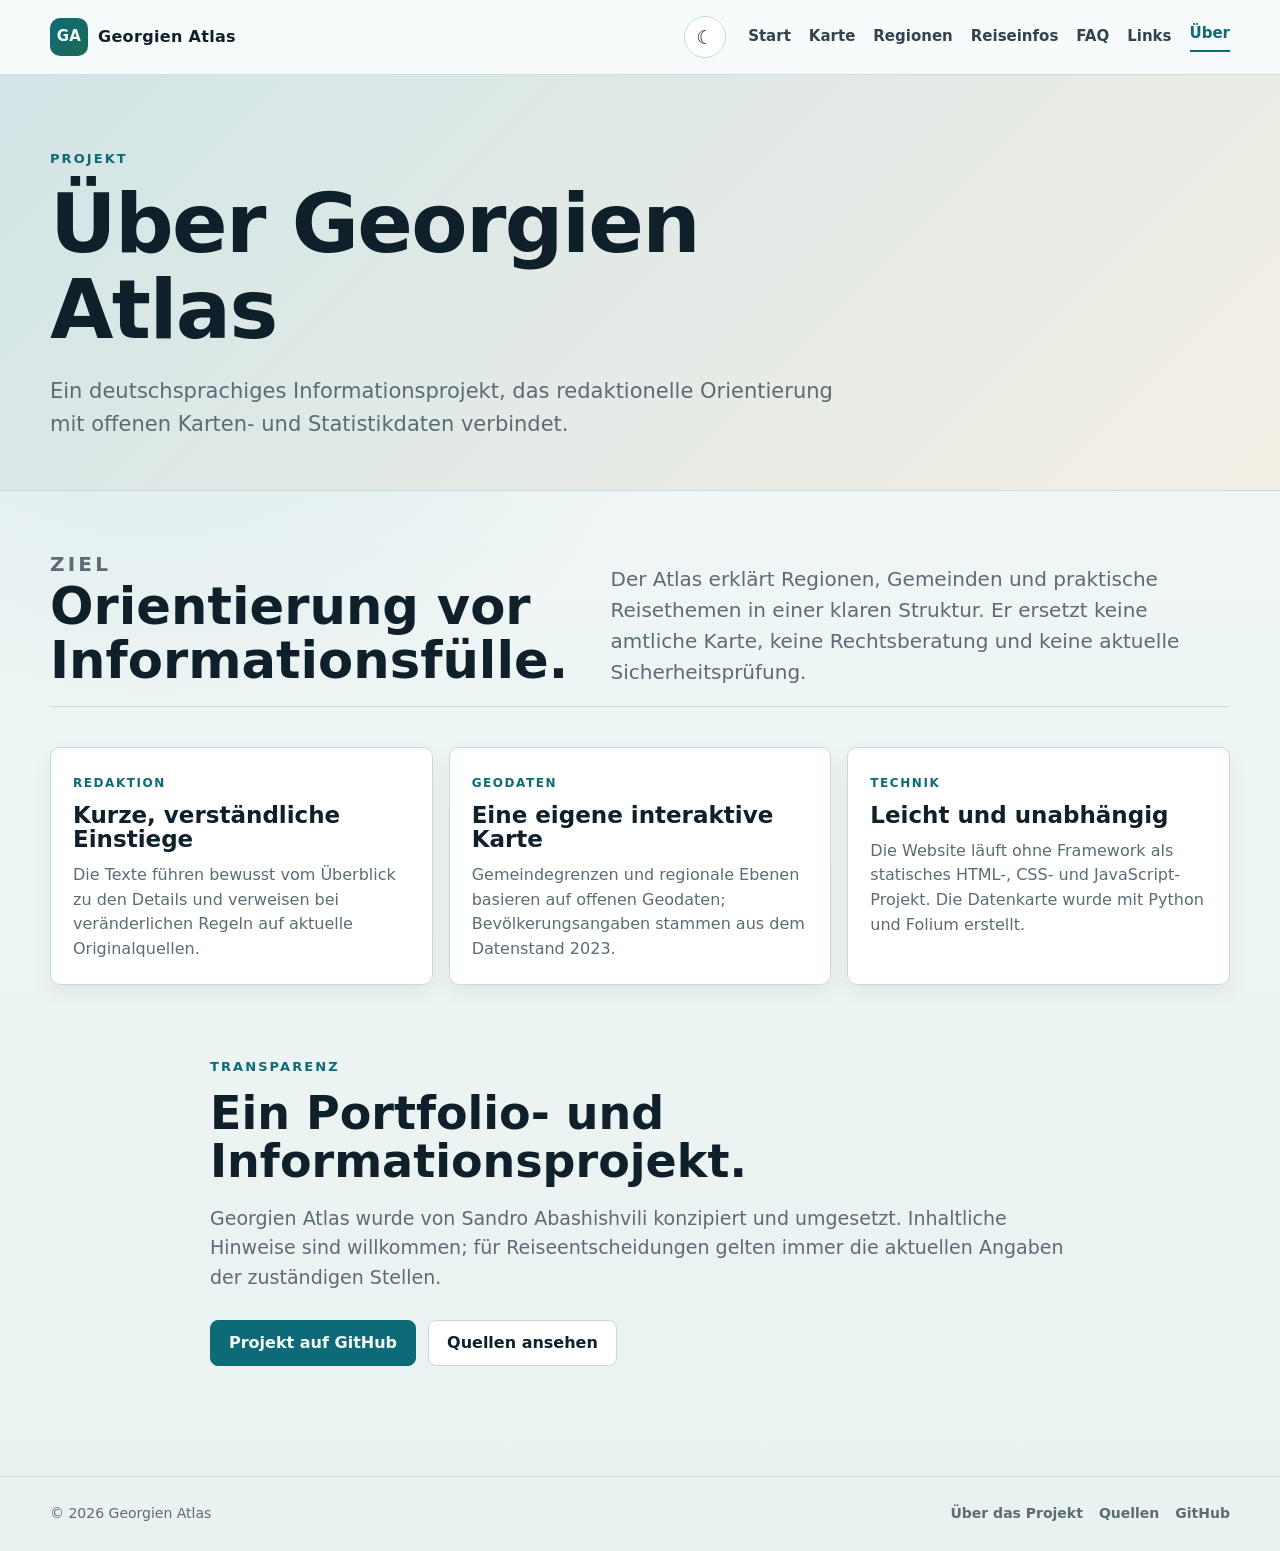
==== about/index.html @ d4731ae2 "Finalize atlas SEO themes and repository cleanup" ====
<!doctype html>
<html lang="de">
<head>
  <meta charset="utf-8">
  <meta name="viewport" content="width=device-width, initial-scale=1">
  <title>Über das Projekt | Georgien Atlas</title>
  <meta name="description" content="Informationen zum Georgien Atlas, Quellen, Daten und Projektstatus.">
  <meta name="robots" content="index,follow,max-image-preview:large">
  <meta name="theme-color" content="#f7fbfb">
  <link rel="canonical" href="https://sandroabashishvili.github.io/georgien-atlas/about/">
  <meta property="og:type" content="website">
  <meta property="og:title" content="Über das Projekt | Georgien Atlas">
  <meta property="og:description" content="Informationen zum Georgien Atlas, Quellen, Daten und Projektstatus.">
  <meta property="og:url" content="https://sandroabashishvili.github.io/georgien-atlas/about/">
  <meta property="og:image" content="https://sandroabashishvili.github.io/georgien-atlas/assets/img/social-card.jpg">
  <meta property="og:image:secure_url" content="https://sandroabashishvili.github.io/georgien-atlas/assets/img/social-card.jpg">
  <meta property="og:image:type" content="image/jpeg">
  <meta property="og:image:width" content="1200">
  <meta property="og:image:height" content="630">
  <meta property="og:image:alt" content="Georgien Atlas – über das Projekt">
  <meta property="og:site_name" content="Georgien Atlas">
  <meta property="og:locale" content="de_DE">
  <meta name="twitter:card" content="summary_large_image">
  <meta name="twitter:title" content="Über das Projekt | Georgien Atlas">
  <meta name="twitter:description" content="Informationen zum Georgien Atlas, Quellen, Daten und Projektstatus.">
  <meta name="twitter:image" content="https://sandroabashishvili.github.io/georgien-atlas/assets/img/social-card.jpg">
  <meta name="twitter:image:alt" content="Georgien Atlas – über das Projekt">
  <link rel="icon" type="image/png" sizes="16x16" href="../assets/img/favicon-16x16.png">
  <link rel="icon" type="image/png" sizes="32x32" href="../assets/img/favicon-32x32.png">
  <link rel="apple-touch-icon" href="../assets/img/apple-touch-icon.png">
  <link rel="stylesheet" href="../assets/css/site.css">
</head>
<body>
  <a class="skip-link" href="#main-content">Zum Inhalt springen</a>
  <header class="site-header"><div class="header-inner"><a class="brand" href="../"><span class="brand-mark">GA</span><span>Georgien Atlas</span></a><button class="menu-button" data-menu-button aria-expanded="false" aria-controls="main-navigation">Menü</button><nav class="nav" id="main-navigation" data-nav aria-label="Hauptnavigation"><a href="../">Start</a><a href="../karte/">Karte</a><a href="../regionen/">Regionen</a><a href="../reiseinfos/">Reiseinfos</a><a href="../faq/">FAQ</a><a href="../links/">Links</a><a href="../about/" aria-current="page">Über</a></nav></div></header>
  <main id="main-content">
    <section class="page-hero compact">
      <div class="main">
        <p class="eyebrow">Projekt</p>
        <h1>Über Georgien Atlas</h1>
        <p>Ein deutschsprachiges Informationsprojekt, das redaktionelle Orientierung mit offenen Karten- und Statistikdaten verbindet.</p>
      </div>
    </section>

    <section class="main source-guide">
      <div>
        <p class="eyebrow">Ziel</p>
        <h2>Orientierung vor Informationsfülle.</h2>
      </div>
      <p>Der Atlas erklärt Regionen, Gemeinden und praktische Reisethemen in einer klaren Struktur. Er ersetzt keine amtliche Karte, keine Rechtsberatung und keine aktuelle Sicherheitsprüfung.</p>
    </section>

    <section class="main grid about-grid">
      <article class="card">
        <span class="meta">Redaktion</span>
        <h3>Kurze, verständliche Einstiege</h3>
        <p>Die Texte führen bewusst vom Überblick zu den Details und verweisen bei veränderlichen Regeln auf aktuelle Originalquellen.</p>
      </article>
      <article class="card">
        <span class="meta">Geodaten</span>
        <h3>Eine eigene interaktive Karte</h3>
        <p>Gemeindegrenzen und regionale Ebenen basieren auf offenen Geodaten; Bevölkerungsangaben stammen aus dem Datenstand 2023.</p>
      </article>
      <article class="card">
        <span class="meta">Technik</span>
        <h3>Leicht und unabhängig</h3>
        <p>Die Website läuft ohne Framework als statisches HTML-, CSS- und JavaScript-Projekt. Die Datenkarte wurde mit Python und Folium erstellt.</p>
      </article>
    </section>

    <section class="main project-note">
      <p class="eyebrow">Transparenz</p>
      <h2>Ein Portfolio- und Informationsprojekt.</h2>
      <p>Georgien Atlas wurde von Sandro Abashishvili konzipiert und umgesetzt. Inhaltliche Hinweise sind willkommen; für Reiseentscheidungen gelten immer die aktuellen Angaben der zuständigen Stellen.</p>
      <div class="actions">
        <a class="button primary" href="https://github.com/sandroabashishvili/georgien-atlas" target="_blank" rel="noopener noreferrer">Projekt auf GitHub</a>
        <a class="button" href="../links/">Quellen ansehen</a>
      </div>
    </section>
  </main>
  <footer class="site-footer"><div class="footer-inner"><span>© 2026 Georgien Atlas</span><nav class="footer-links" aria-label="Fußnavigation"><a href="../about/" aria-current="page">Über das Projekt</a><a href="../links/">Quellen</a><a href="https://github.com/sandroabashishvili/georgien-atlas" target="_blank" rel="noopener noreferrer">GitHub</a></nav></div></footer>
  <script src="../assets/js/main.js"></script>
</body>
</html>
---- assets/css/site.css ----
@import url("parts/base.css");
@import url("parts/home.css");
@import url("parts/map.css");
@import url("parts/pages.css");
@import url("parts/responsive.css");
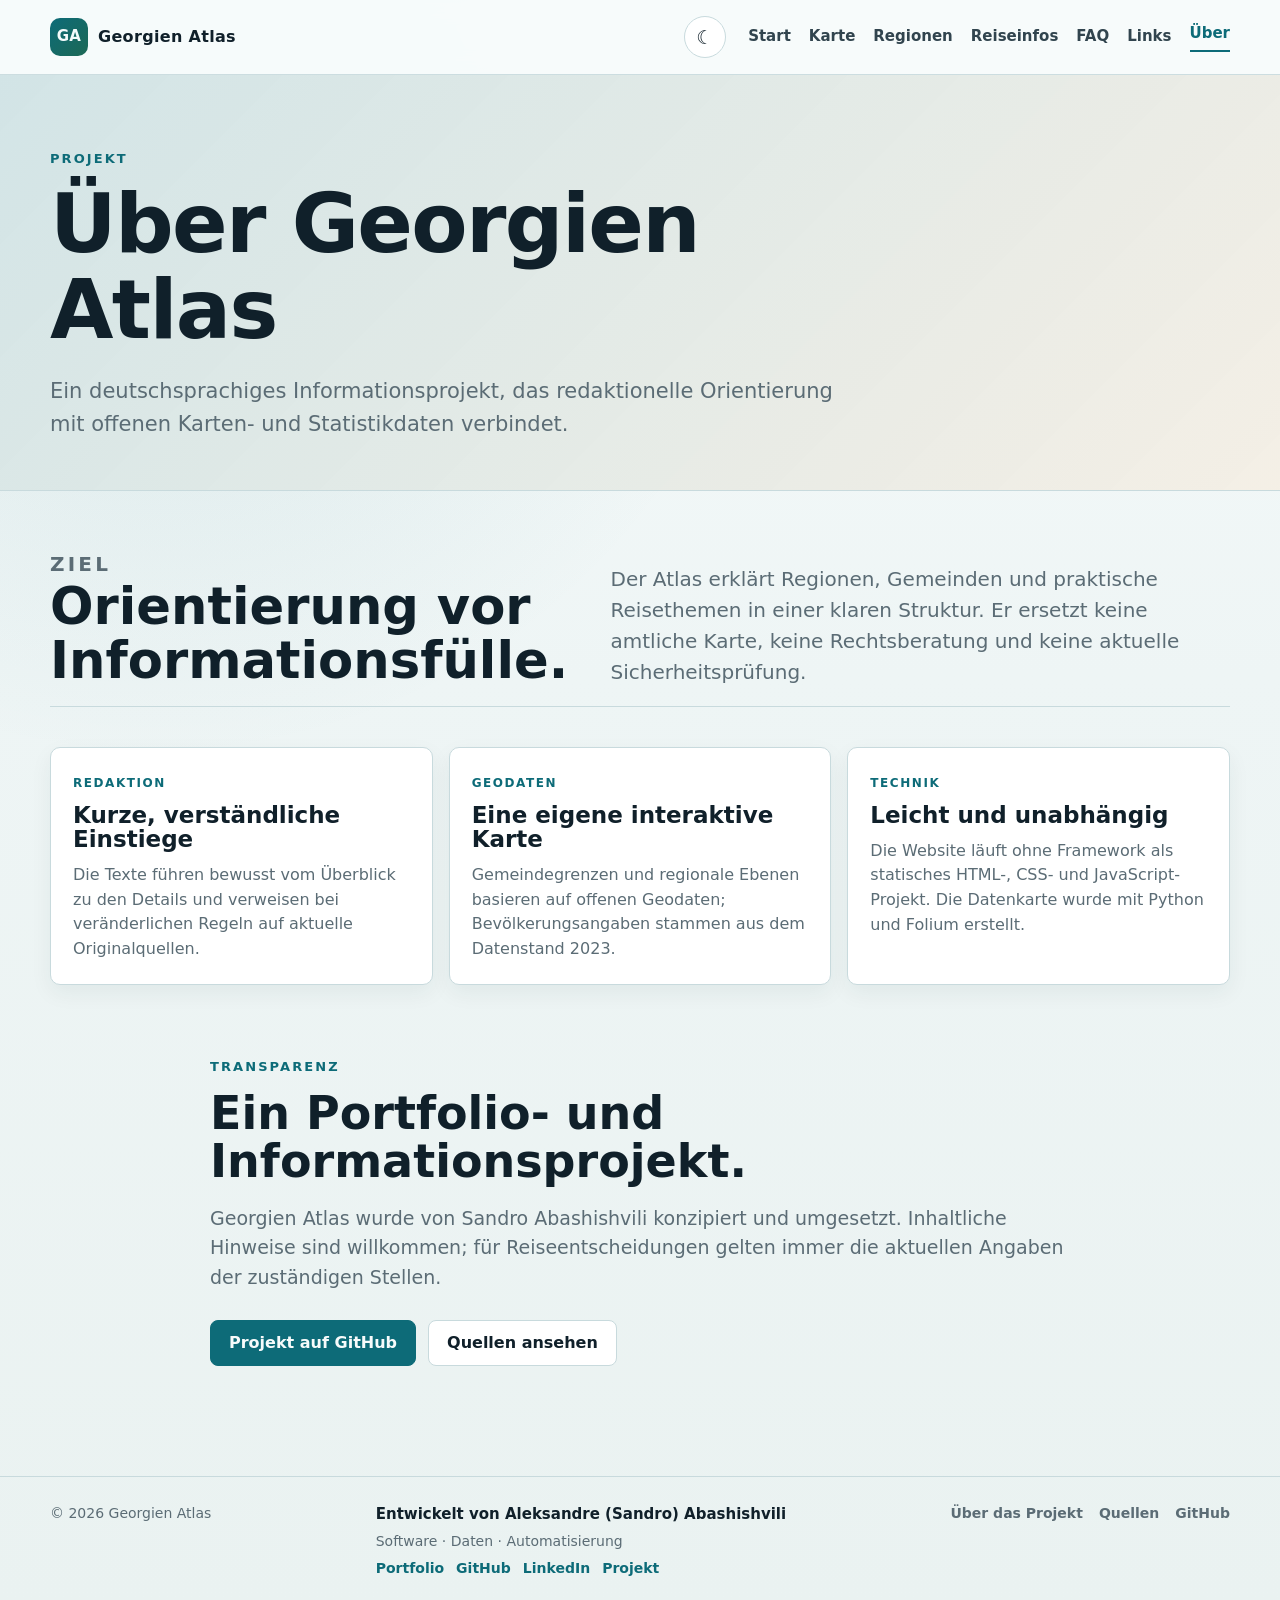
==== commit 6568fc57: "Connect atlas footer to creator profile" ====
--- a/about/index.html
+++ b/about/index.html
@@ -78,7 +78,7 @@
       </div>
     </section>
   </main>
-  <footer class="site-footer"><div class="footer-inner"><span>© 2026 Georgien Atlas</span><nav class="footer-links" aria-label="Fußnavigation"><a href="../about/" aria-current="page">Über das Projekt</a><a href="../links/">Quellen</a><a href="https://github.com/sandroabashishvili/georgien-atlas" target="_blank" rel="noopener noreferrer">GitHub</a></nav></div></footer>
+  <footer class="site-footer"><div class="footer-inner"><span>© 2026 Georgien Atlas</span><div class="creator-credit"><strong>Entwickelt von Aleksandre (Sandro) Abashishvili</strong><span>Software · Daten · Automatisierung</span><div class="creator-links"><a href="https://sandro-abashishvili.sandroabashishvili.chatgpt.site/" target="_blank" rel="noopener noreferrer">Portfolio</a><a href="https://github.com/sandroabashishvili" target="_blank" rel="noopener noreferrer">GitHub</a><a href="https://www.linkedin.com/in/aleksandre-abashishvili-03417617a/" target="_blank" rel="noopener noreferrer">LinkedIn</a><a href="https://github.com/sandroabashishvili/georgien-atlas" target="_blank" rel="noopener noreferrer">Projekt</a></div></div><nav class="footer-links" aria-label="Fußnavigation"><a href="../about/" aria-current="page">Über das Projekt</a><a href="../links/">Quellen</a><a href="https://github.com/sandroabashishvili/georgien-atlas" target="_blank" rel="noopener noreferrer">GitHub</a></nav></div></footer>
   <script src="../assets/js/main.js"></script>
 </body>
 </html>
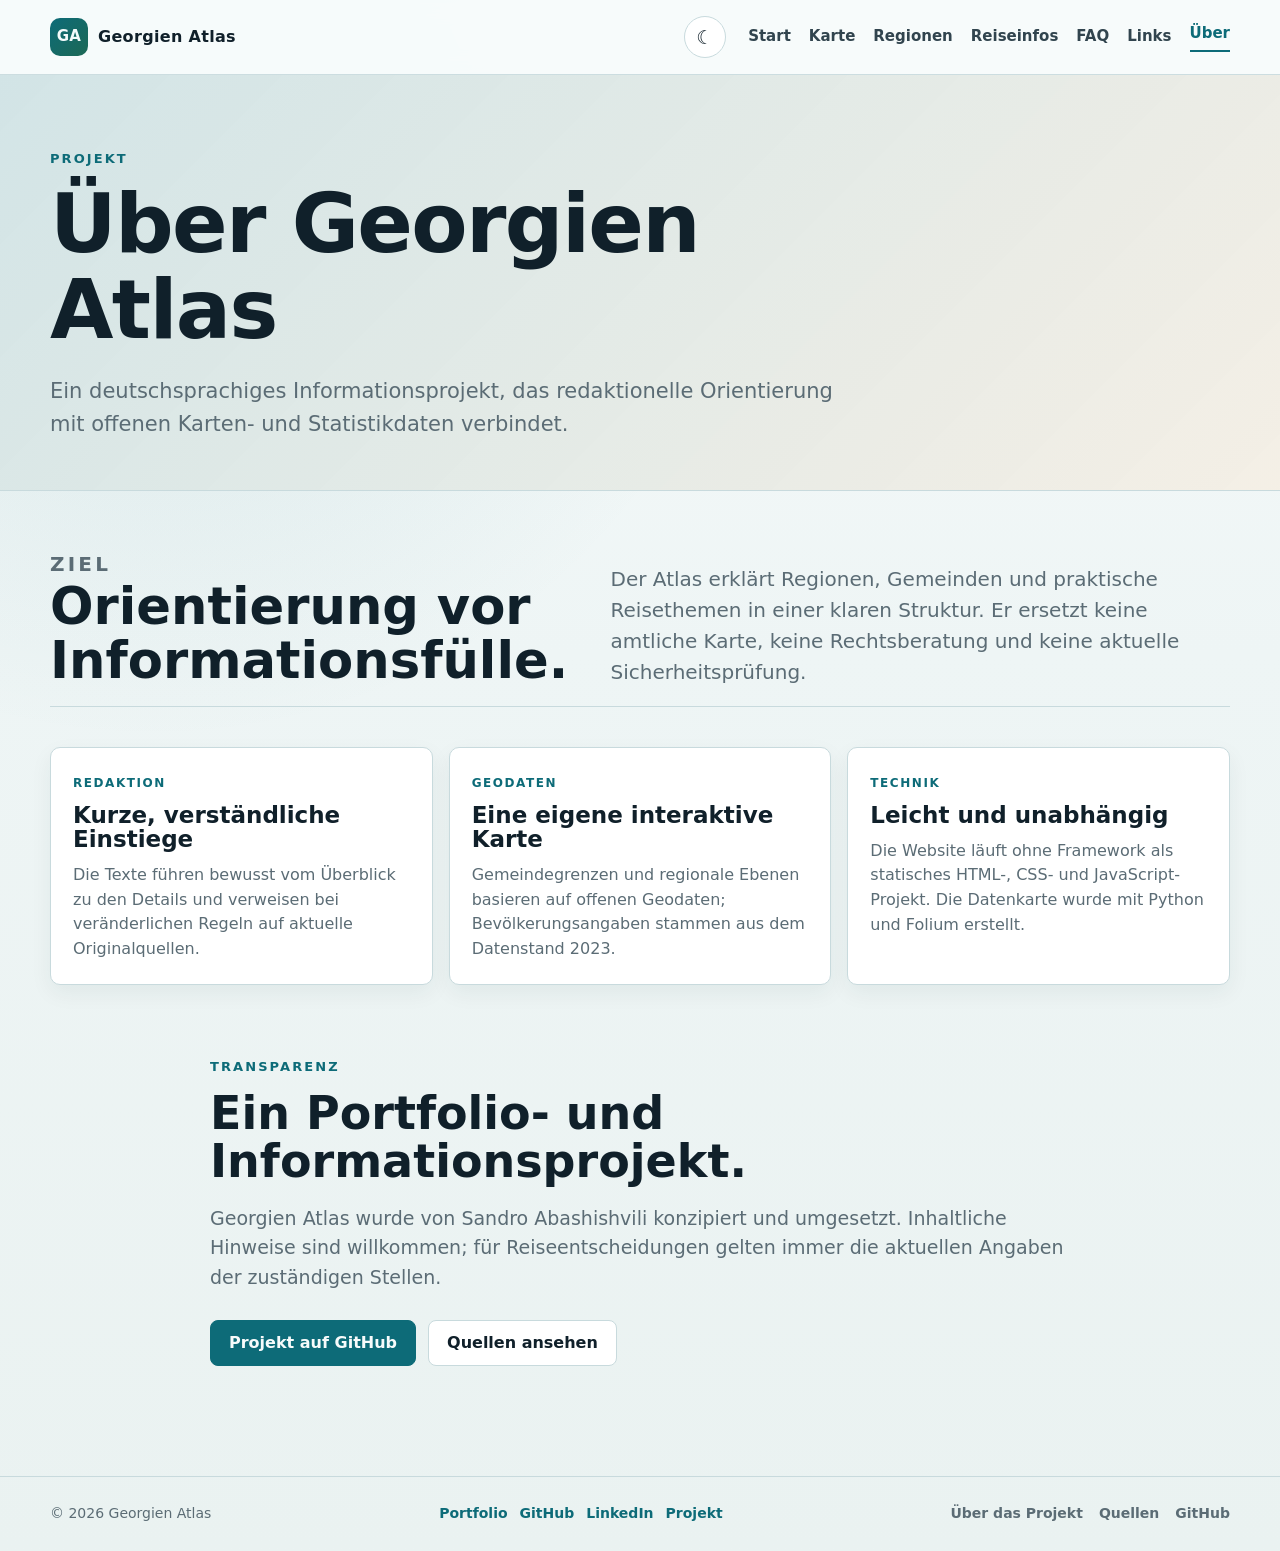
==== commit dc7de5e5: "Simplify footer profile links" ====
--- a/about/index.html
+++ b/about/index.html
@@ -78,7 +78,7 @@
       </div>
     </section>
   </main>
-  <footer class="site-footer"><div class="footer-inner"><span>© 2026 Georgien Atlas</span><div class="creator-credit"><strong>Entwickelt von Aleksandre (Sandro) Abashishvili</strong><span>Software · Daten · Automatisierung</span><div class="creator-links"><a href="https://sandro-abashishvili.sandroabashishvili.chatgpt.site/" target="_blank" rel="noopener noreferrer">Portfolio</a><a href="https://github.com/sandroabashishvili" target="_blank" rel="noopener noreferrer">GitHub</a><a href="https://www.linkedin.com/in/aleksandre-abashishvili-03417617a/" target="_blank" rel="noopener noreferrer">LinkedIn</a><a href="https://github.com/sandroabashishvili/georgien-atlas" target="_blank" rel="noopener noreferrer">Projekt</a></div></div><nav class="footer-links" aria-label="Fußnavigation"><a href="../about/" aria-current="page">Über das Projekt</a><a href="../links/">Quellen</a><a href="https://github.com/sandroabashishvili/georgien-atlas" target="_blank" rel="noopener noreferrer">GitHub</a></nav></div></footer>
+  <footer class="site-footer"><div class="footer-inner"><span>© 2026 Georgien Atlas</span><div class="creator-credit"><div class="creator-links"><a href="https://sandro-abashishvili.sandroabashishvili.chatgpt.site/" target="_blank" rel="noopener noreferrer">Portfolio</a><a href="https://github.com/sandroabashishvili" target="_blank" rel="noopener noreferrer">GitHub</a><a href="https://www.linkedin.com/in/aleksandre-abashishvili-03417617a/" target="_blank" rel="noopener noreferrer">LinkedIn</a><a href="https://github.com/sandroabashishvili/georgien-atlas" target="_blank" rel="noopener noreferrer">Projekt</a></div></div><nav class="footer-links" aria-label="Fußnavigation"><a href="../about/" aria-current="page">Über das Projekt</a><a href="../links/">Quellen</a><a href="https://github.com/sandroabashishvili/georgien-atlas" target="_blank" rel="noopener noreferrer">GitHub</a></nav></div></footer>
   <script src="../assets/js/main.js"></script>
 </body>
 </html>
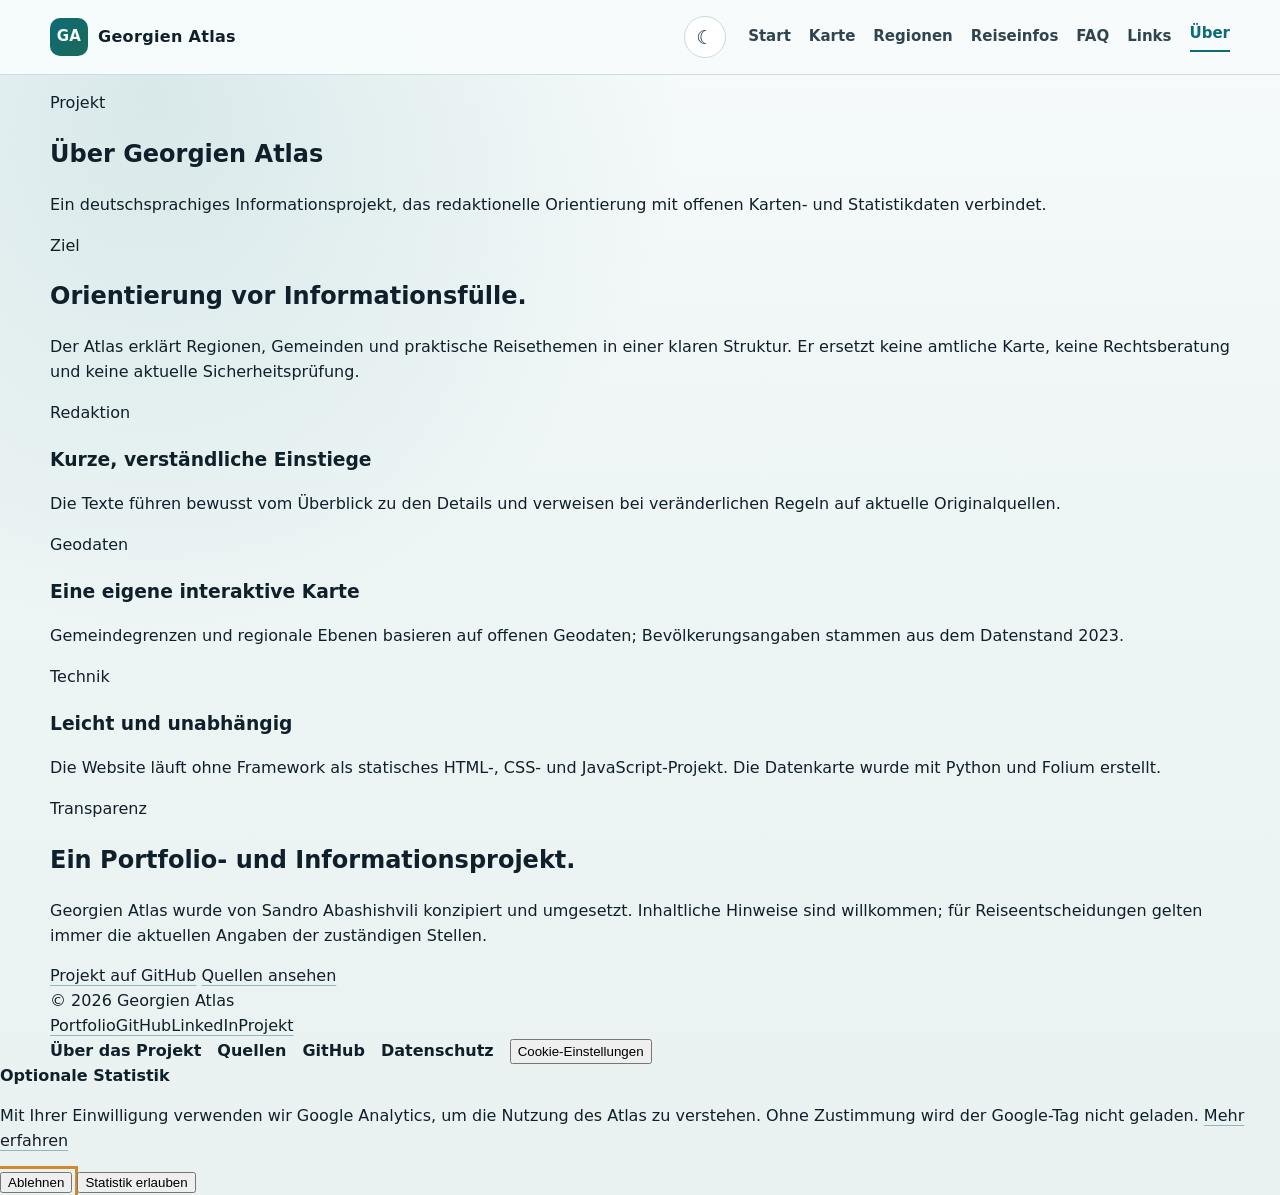
==== commit 428742b9: "Add consent-controlled analytics" ====
--- a/about/index.html
+++ b/about/index.html
@@ -78,7 +78,8 @@
       </div>
     </section>
   </main>
-  <footer class="site-footer"><div class="footer-inner"><span>© 2026 Georgien Atlas</span><div class="creator-credit"><div class="creator-links"><a href="https://sandro-abashishvili.sandroabashishvili.chatgpt.site/" target="_blank" rel="noopener noreferrer">Portfolio</a><a href="https://github.com/sandroabashishvili" target="_blank" rel="noopener noreferrer">GitHub</a><a href="https://www.linkedin.com/in/aleksandre-abashishvili-03417617a/" target="_blank" rel="noopener noreferrer">LinkedIn</a><a href="https://github.com/sandroabashishvili/georgien-atlas" target="_blank" rel="noopener noreferrer">Projekt</a></div></div><nav class="footer-links" aria-label="Fußnavigation"><a href="../about/" aria-current="page">Über das Projekt</a><a href="../links/">Quellen</a><a href="https://github.com/sandroabashishvili/georgien-atlas" target="_blank" rel="noopener noreferrer">GitHub</a></nav></div></footer>
+  <footer class="site-footer"><div class="footer-inner"><span>© 2026 Georgien Atlas</span><div class="creator-credit"><div class="creator-links"><a href="https://sandroabashishvili.github.io/" target="_blank" rel="noopener noreferrer">Portfolio</a><a href="https://github.com/sandroabashishvili" target="_blank" rel="noopener noreferrer">GitHub</a><a href="https://www.linkedin.com/in/aleksandre-abashishvili-03417617a/" target="_blank" rel="noopener noreferrer">LinkedIn</a><a href="https://github.com/sandroabashishvili/georgien-atlas" target="_blank" rel="noopener noreferrer">Projekt</a></div></div><nav class="footer-links" aria-label="Fußnavigation"><a href="../about/" aria-current="page">Über das Projekt</a><a href="../links/">Quellen</a><a href="https://github.com/sandroabashishvili/georgien-atlas" target="_blank" rel="noopener noreferrer">GitHub</a></nav></div></footer>
+  <script src="../assets/js/analytics-consent.js" defer></script>
   <script src="../assets/js/main.js"></script>
 </body>
 </html>
--- a/assets/css/site.css
+++ b/assets/css/site.css
@@ -1,4 +1,5 @@
 @import url("parts/base.css");
+ url("parts/consent.css");
 @import url("parts/home.css");
 @import url("parts/map.css");
 @import url("parts/pages.css");
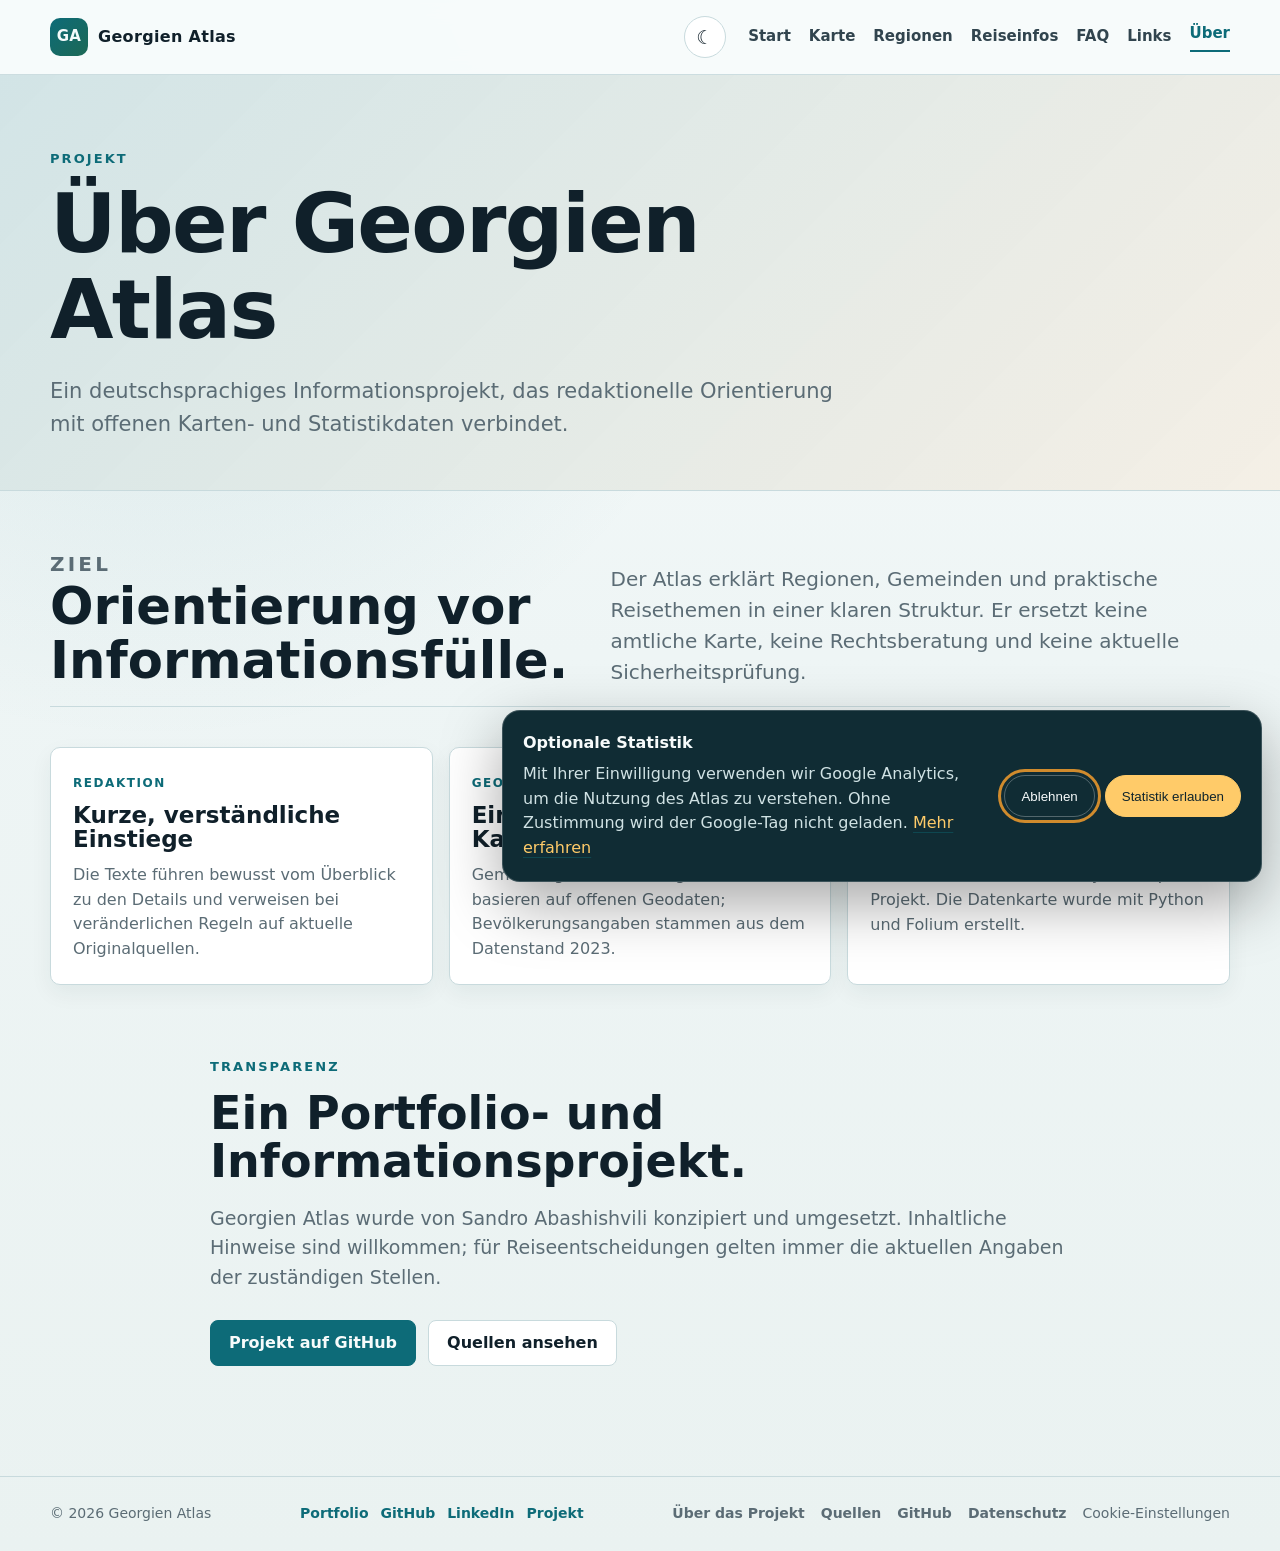
==== commit 8a08dff6: "Bypass stale Atlas stylesheet cache" ====
--- a/about/index.html
+++ b/about/index.html
@@ -28,7 +28,7 @@
   <link rel="icon" type="image/png" sizes="16x16" href="../assets/img/favicon-16x16.png">
   <link rel="icon" type="image/png" sizes="32x32" href="../assets/img/favicon-32x32.png">
   <link rel="apple-touch-icon" href="../assets/img/apple-touch-icon.png">
-  <link rel="stylesheet" href="../assets/css/site.css">
+  <link rel="stylesheet" href="../assets/css/site-20260812.css">
 </head>
 <body>
   <a class="skip-link" href="#main-content">Zum Inhalt springen</a>
--- a/assets/css/site-20260812.css
+++ b/assets/css/site-20260812.css
@@ -0,0 +1,6 @@
+@import url("parts/base.css");
+@import url("parts/consent.css");
+@import url("parts/home.css");
+@import url("parts/map.css");
+@import url("parts/pages.css");
+@import url("parts/responsive.css");
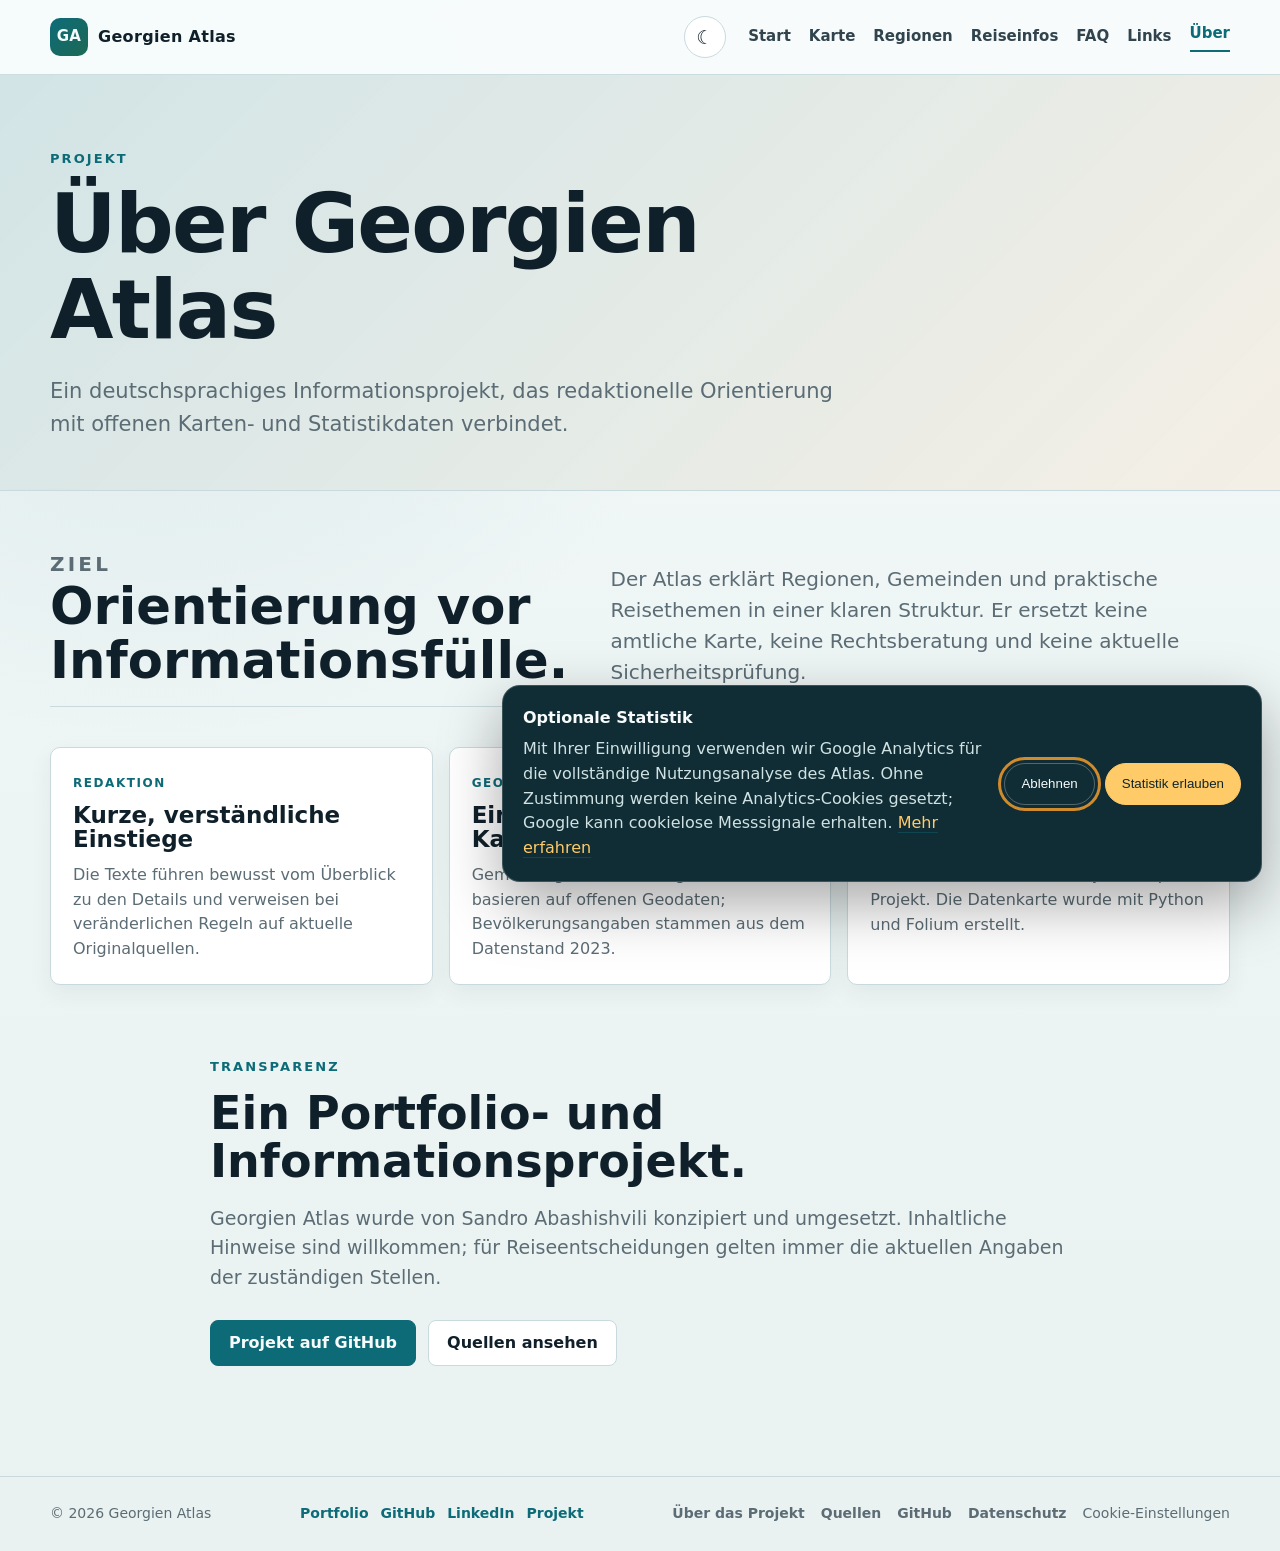
==== commit b1a7520e: "Update about page metadata for custom domain" ====
--- a/about/index.html
+++ b/about/index.html
@@ -7,13 +7,13 @@
   <meta name="description" content="Informationen zum Georgien Atlas, Quellen, Daten und Projektstatus.">
   <meta name="robots" content="index,follow,max-image-preview:large">
   <meta name="theme-color" content="#f7fbfb">
-  <link rel="canonical" href="https://sandroabashishvili.github.io/georgien-atlas/about/">
+  <link rel="canonical" href="https://sandro-abashishvili.de/georgien-atlas/about/">
   <meta property="og:type" content="website">
   <meta property="og:title" content="Über das Projekt | Georgien Atlas">
   <meta property="og:description" content="Informationen zum Georgien Atlas, Quellen, Daten und Projektstatus.">
-  <meta property="og:url" content="https://sandroabashishvili.github.io/georgien-atlas/about/">
-  <meta property="og:image" content="https://sandroabashishvili.github.io/georgien-atlas/assets/img/social-card.jpg">
-  <meta property="og:image:secure_url" content="https://sandroabashishvili.github.io/georgien-atlas/assets/img/social-card.jpg">
+  <meta property="og:url" content="https://sandro-abashishvili.de/georgien-atlas/about/">
+  <meta property="og:image" content="https://sandro-abashishvili.de/georgien-atlas/assets/img/social-card.jpg">
+  <meta property="og:image:secure_url" content="https://sandro-abashishvili.de/georgien-atlas/assets/img/social-card.jpg">
   <meta property="og:image:type" content="image/jpeg">
   <meta property="og:image:width" content="1200">
   <meta property="og:image:height" content="630">
@@ -23,7 +23,7 @@
   <meta name="twitter:card" content="summary_large_image">
   <meta name="twitter:title" content="Über das Projekt | Georgien Atlas">
   <meta name="twitter:description" content="Informationen zum Georgien Atlas, Quellen, Daten und Projektstatus.">
-  <meta name="twitter:image" content="https://sandroabashishvili.github.io/georgien-atlas/assets/img/social-card.jpg">
+  <meta name="twitter:image" content="https://sandro-abashishvili.de/georgien-atlas/assets/img/social-card.jpg">
   <meta name="twitter:image:alt" content="Georgien Atlas – über das Projekt">
   <link rel="icon" type="image/png" sizes="16x16" href="../assets/img/favicon-16x16.png">
   <link rel="icon" type="image/png" sizes="32x32" href="../assets/img/favicon-32x32.png">
@@ -78,7 +78,7 @@
       </div>
     </section>
   </main>
-  <footer class="site-footer"><div class="footer-inner"><span>© 2026 Georgien Atlas</span><div class="creator-credit"><div class="creator-links"><a href="https://sandroabashishvili.github.io/" target="_blank" rel="noopener noreferrer">Portfolio</a><a href="https://github.com/sandroabashishvili" target="_blank" rel="noopener noreferrer">GitHub</a><a href="https://www.linkedin.com/in/aleksandre-abashishvili-03417617a/" target="_blank" rel="noopener noreferrer">LinkedIn</a><a href="https://github.com/sandroabashishvili/georgien-atlas" target="_blank" rel="noopener noreferrer">Projekt</a></div></div><nav class="footer-links" aria-label="Fußnavigation"><a href="../about/" aria-current="page">Über das Projekt</a><a href="../links/">Quellen</a><a href="https://github.com/sandroabashishvili/georgien-atlas" target="_blank" rel="noopener noreferrer">GitHub</a></nav></div></footer>
+  <footer class="site-footer"><div class="footer-inner"><span>© 2026 Georgien Atlas</span><div class="creator-credit"><div class="creator-links"><a href="https://sandro-abashishvili.de/" target="_blank" rel="noopener noreferrer">Portfolio</a><a href="https://github.com/sandroabashishvili" target="_blank" rel="noopener noreferrer">GitHub</a><a href="https://www.linkedin.com/in/aleksandre-abashishvili-03417617a/" target="_blank" rel="noopener noreferrer">LinkedIn</a><a href="https://github.com/sandroabashishvili/georgien-atlas" target="_blank" rel="noopener noreferrer">Projekt</a></div></div><nav class="footer-links" aria-label="Fußnavigation"><a href="../about/" aria-current="page">Über das Projekt</a><a href="../links/">Quellen</a><a href="https://github.com/sandroabashishvili/georgien-atlas" target="_blank" rel="noopener noreferrer">GitHub</a></nav></div></footer>
   <script src="../assets/js/analytics-consent.js" defer></script>
   <script src="../assets/js/main.js"></script>
 </body>
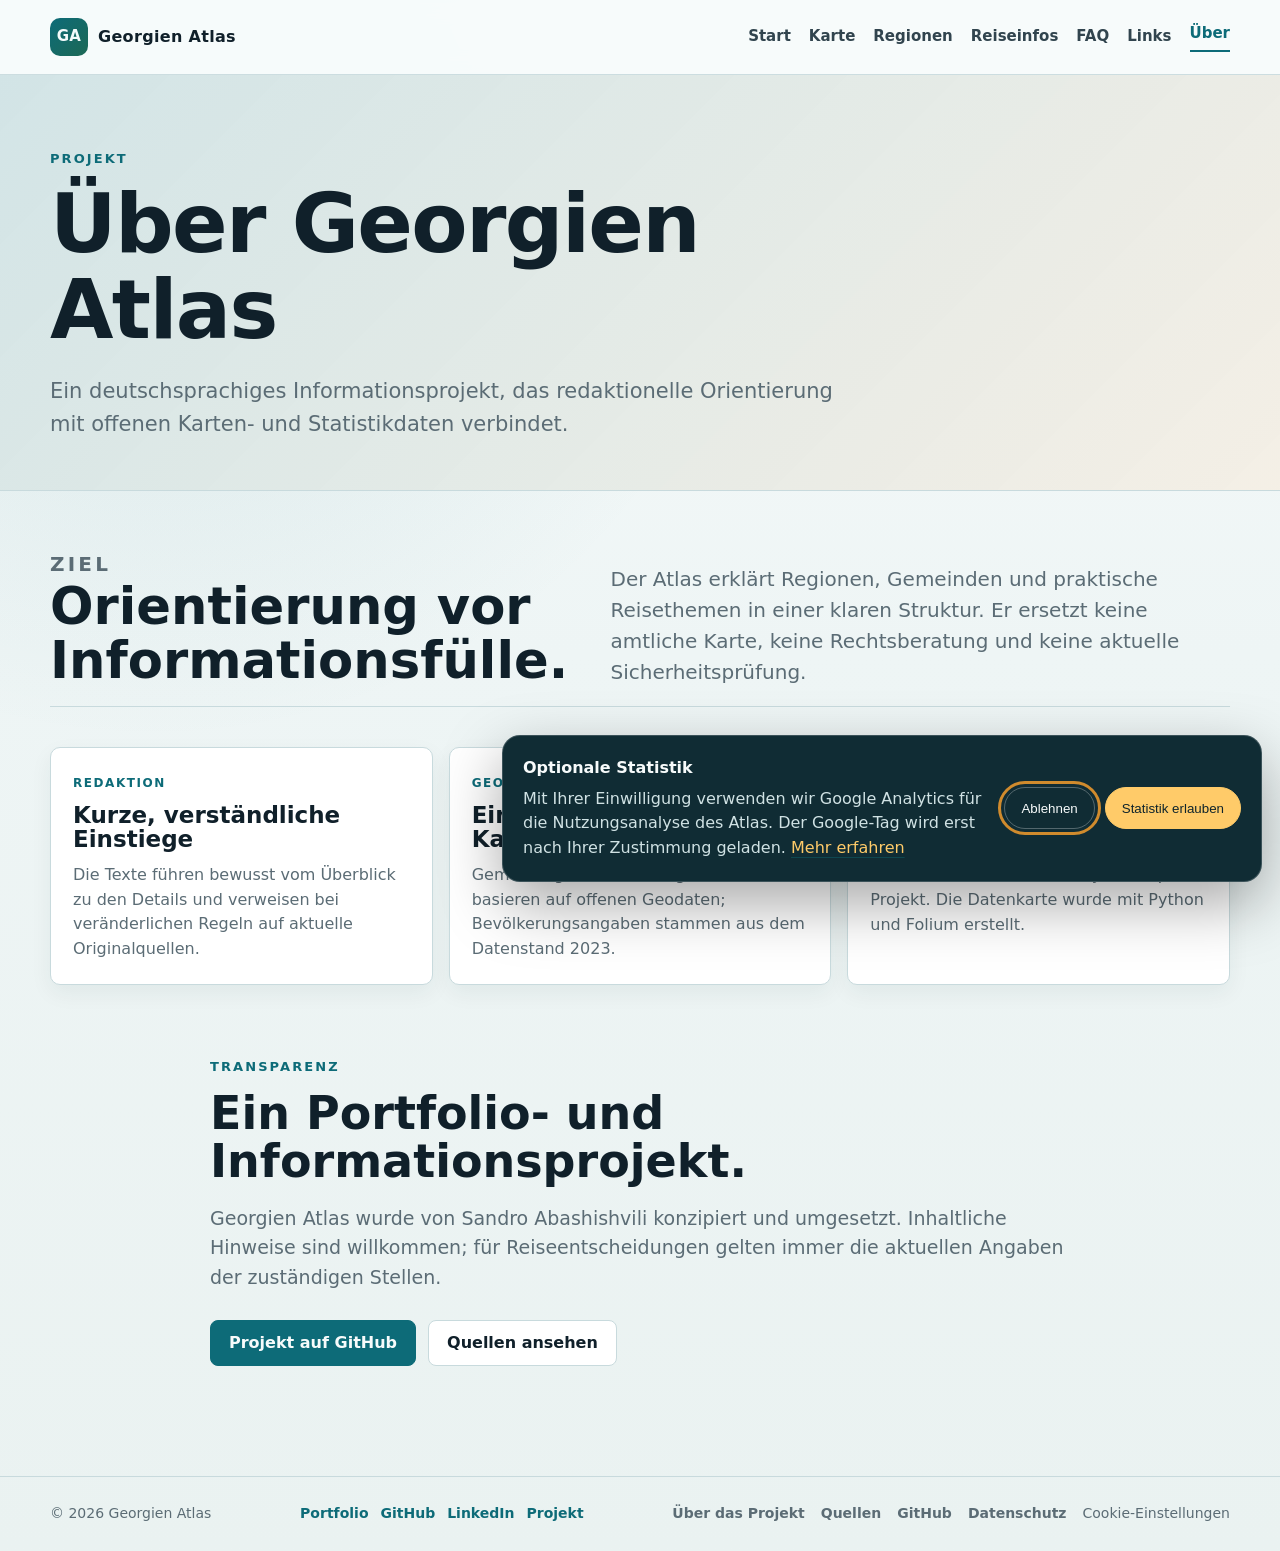
==== commit cc7d5c2f: "Bust cached navigation script across atlas pages" ====
--- a/about/index.html
+++ b/about/index.html
@@ -80,6 +80,6 @@
   </main>
   <footer class="site-footer"><div class="footer-inner"><span>© 2026 Georgien Atlas</span><div class="creator-credit"><div class="creator-links"><a href="https://sandro-abashishvili.de/" target="_blank" rel="noopener noreferrer">Portfolio</a><a href="https://github.com/sandroabashishvili" target="_blank" rel="noopener noreferrer">GitHub</a><a href="https://www.linkedin.com/in/aleksandre-abashishvili-03417617a/" target="_blank" rel="noopener noreferrer">LinkedIn</a><a href="https://github.com/sandroabashishvili/georgien-atlas" target="_blank" rel="noopener noreferrer">Projekt</a></div></div><nav class="footer-links" aria-label="Fußnavigation"><a href="../about/" aria-current="page">Über das Projekt</a><a href="../links/">Quellen</a><a href="https://github.com/sandroabashishvili/georgien-atlas" target="_blank" rel="noopener noreferrer">GitHub</a></nav></div></footer>
   <script src="../assets/js/analytics-consent.js" defer></script>
-  <script src="../assets/js/main.js"></script>
+  <script src="../assets/js/main.js?v=20260906-2"></script>
 </body>
 </html>
